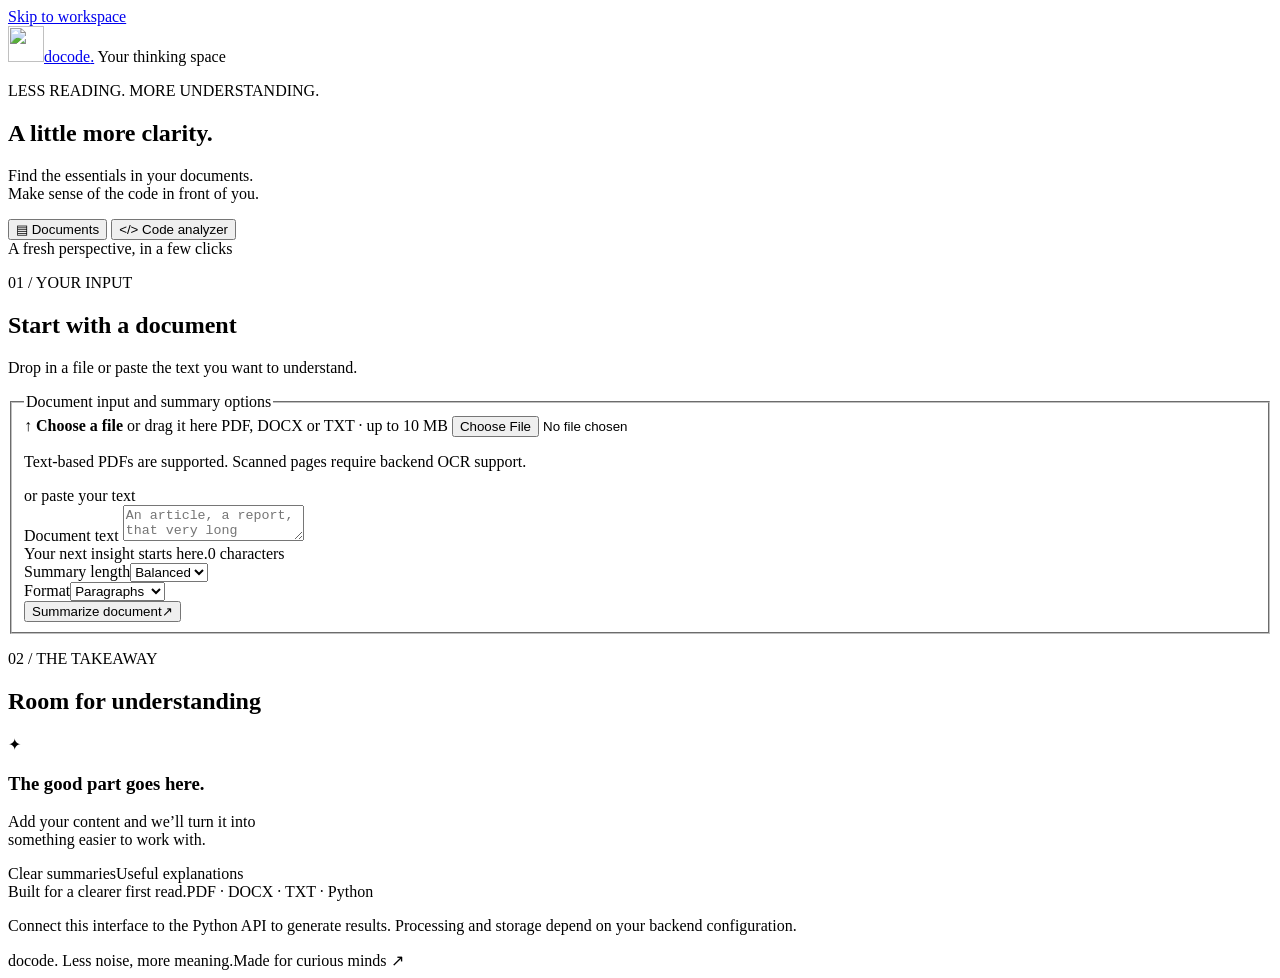
==== Frontend/index.html @ c974b443 "Add initial HTML structure for the application interface" ====
<!DOCTYPE html>
<html lang="en">
<head>
  <meta charset="UTF-8">
  <meta name="viewport" content="width=device-width, initial-scale=1">
  <meta name="description" content="A focused workspace for summarizing documents and understanding Python code.">
  <title>Docode — A little more clarity</title>
  <link rel="icon" href="assets/logo.svg" type="image/svg+xml">
  <link rel="stylesheet" href="css/styles.css">
  <script src="js/api.js" defer></script>
  <script src="js/results.js" defer></script>
  <script src="js/app.js" defer></script>
</head>
<body>
  <a class="skip-link" href="#workspace">Skip to workspace</a>
  <div class="shell">
    <header class="header">
      <a class="brand" href="./index.html" aria-label="Docode home"><img src="assets/logo.svg" alt="" width="36" height="36">docode<span class="brand-dot">.</span></a>
      <span class="header-note"><span class="status-dot"></span>Your thinking space</span>
    </header>
    <main>
      <section class="intro" aria-labelledby="page-title">
        <p class="eyebrow">LESS READING. MORE UNDERSTANDING.</p>
        <h1 id="page-title">A little more <span>clarity.</span></h1>
        <p class="intro-copy">Find the essentials in your documents.<br>Make sense of the code in front of you.</p>
      </section>
      <section id="workspace" class="workspace" aria-label="Analysis workspace">
        <div class="workspace-bar">
          <div class="tabs" role="tablist" aria-label="Choose a tool">
            <button id="document-tab" class="tab" type="button" role="tab" aria-selected="true" aria-controls="document-panel" data-mode="document"><span aria-hidden="true">▤</span> Documents</button>
            <button id="code-tab" class="tab" type="button" role="tab" aria-selected="false" aria-controls="code-panel" tabindex="-1" data-mode="code"><span class="code-symbol" aria-hidden="true">&lt;/&gt;</span> Code analyzer</button>
          </div>
          <span class="workspace-note">A fresh perspective, in a few clicks</span>
        </div>
        <div class="workspace-grid">
          <div class="input-column">
            <section id="document-panel" role="tabpanel" aria-labelledby="document-tab">
              <div class="section-heading"><div><p class="eyebrow">01 / YOUR INPUT</p><h2>Start with a document</h2></div></div>
              <p class="section-description">Drop in a file or paste the text you want to understand.</p>
              <form id="document-form">
                <fieldset id="document-fields">
                  <legend class="sr-only">Document input and summary options</legend>
                  <label class="drop-zone" id="drop-zone" for="document-file">
                    <span class="upload-icon" aria-hidden="true">↑</span>
                    <span><strong>Choose a file</strong> or drag it here</span>
                    <span class="muted small">PDF, DOCX or TXT · up to 10 MB</span>
                    <input id="document-file" type="file" accept=".pdf,.docx,.txt" aria-describedby="file-help">
                  </label>
                  <p id="file-help" class="sr-only">Text-based PDFs are supported. Scanned pages require backend OCR support.</p>
                  <div id="selected-file" class="selected-file" hidden><span id="file-name"></span><button id="remove-file" type="button" class="text-button">Remove</button></div>
                  <div class="separator"><span>or paste your text</span></div>
                  <label for="document-text" class="sr-only">Document text</label>
                  <textarea id="document-text" maxlength="200000" placeholder="An article, a report, that very long meeting recap…" spellcheck="true"></textarea>
                  <div class="input-meta"><span id="document-input-hint">Your next insight starts here.</span><span id="document-count">0 characters</span></div>
                  <div class="options">
                    <div><label for="summary-length">Summary length</label><select id="summary-length"><option value="brief">Brief</option><option value="standard" selected>Balanced</option><option value="detailed">Detailed</option></select></div>
                    <div><label for="summary-style">Format</label><select id="summary-style"><option value="paragraph">Paragraphs</option><option value="bullet_points">Bullet points</option></select></div>
                  </div>
                  <button class="primary-button" type="submit"><span>Summarize document</span><span aria-hidden="true">↗</span></button>
                </fieldset>
              </form>
            </section>
            <section id="code-panel" role="tabpanel" aria-labelledby="code-tab" hidden>
              <div class="section-heading"><div><p class="eyebrow">01 / YOUR INPUT</p><h2>Get to know your code</h2></div><span class="pill">Python</span></div>
              <p class="section-description">Understand the logic, spot concerns, and find a way forward.</p>
              <form id="code-form">
                <fieldset id="code-fields">
                  <legend class="sr-only">Python source and analysis options</legend>
                  <div class="code-toolbar"><label for="code-text">Source code</label><label class="file-button">Open .py file<input id="code-file" type="file" accept=".py" aria-label="Open a Python file"></label></div>
                  <textarea id="code-text" class="code-editor" maxlength="200000" spellcheck="false" autocapitalize="off" autocomplete="off" placeholder="def average(values):&#10;    return sum(values) / len(values)"></textarea>
                  <div class="input-meta"><span>Analyzed as text; never executed by this interface.</span><span id="code-count">0 characters</span></div>
                  <label for="code-context">What should it do? <span class="optional">Optional</span></label>
                  <input id="code-context" class="text-input" type="text" maxlength="2000" placeholder="e.g. Calculate the average of a list of numbers">
                  <div class="options single"><div><label for="explanation-level">Explanation level</label><select id="explanation-level"><option value="beginner">Beginner-friendly</option><option value="technical">Technical</option></select></div></div>
                  <button class="primary-button" type="submit"><span>Analyze code</span><span aria-hidden="true">↗</span></button>
                </fieldset>
              </form>
            </section>
          </div>
          <section class="output-column" aria-labelledby="result-title" aria-busy="false" id="result-panel">
            <div class="section-heading"><div><p class="eyebrow">02 / THE TAKEAWAY</p><h2 id="result-title">Room for understanding</h2></div><span id="result-badge" class="pill" hidden>Ready</span></div>
            <div id="empty-state" class="empty-state"><div class="empty-art" aria-hidden="true"><span class="paper paper-back"></span><span class="paper paper-front"><i></i><i></i><i></i><span>✦</span></span></div><h3>The good part goes here.</h3><p>Add your content and we’ll turn it into<br>something easier to work with.</p><div class="empty-tags"><span>Clear summaries</span><span>Useful explanations</span></div></div>
            <div id="loading-state" class="loading-state" hidden><span class="spinner" aria-hidden="true"></span><h3>Making sense of it…</h3><p>Longer inputs may take a little more time.</p><button type="button" id="cancel-request" class="secondary-button">Cancel request</button></div>
            <div id="error-state" class="error-state" role="alert" hidden></div>
            <div id="result-content" class="result-content" hidden></div>
            <div id="result-actions" class="result-actions" hidden><button type="button" id="copy-result" class="secondary-button">Copy result</button><button type="button" id="download-result" class="secondary-button">Download .txt</button></div>
            <p id="result-note" class="result-note" hidden>AI can miss details. Check important points against your source.</p>
          </section>
        </div>
        <div class="workspace-footer"><span>Built for a clearer first read.</span><span>PDF · DOCX · TXT · Python</span></div>
      </section>
      <p class="connection-note">Connect this interface to the Python API to generate results. Processing and storage depend on your backend configuration.</p>
      <p id="app-status" class="sr-only" role="status" aria-live="polite"></p>
    </main>
    <footer class="footer"><span>docode. <span class="muted">Less noise, more meaning.</span></span><span>Made for curious minds <span aria-hidden="true">↗</span></span></footer>
  </div>
</body>
</html>
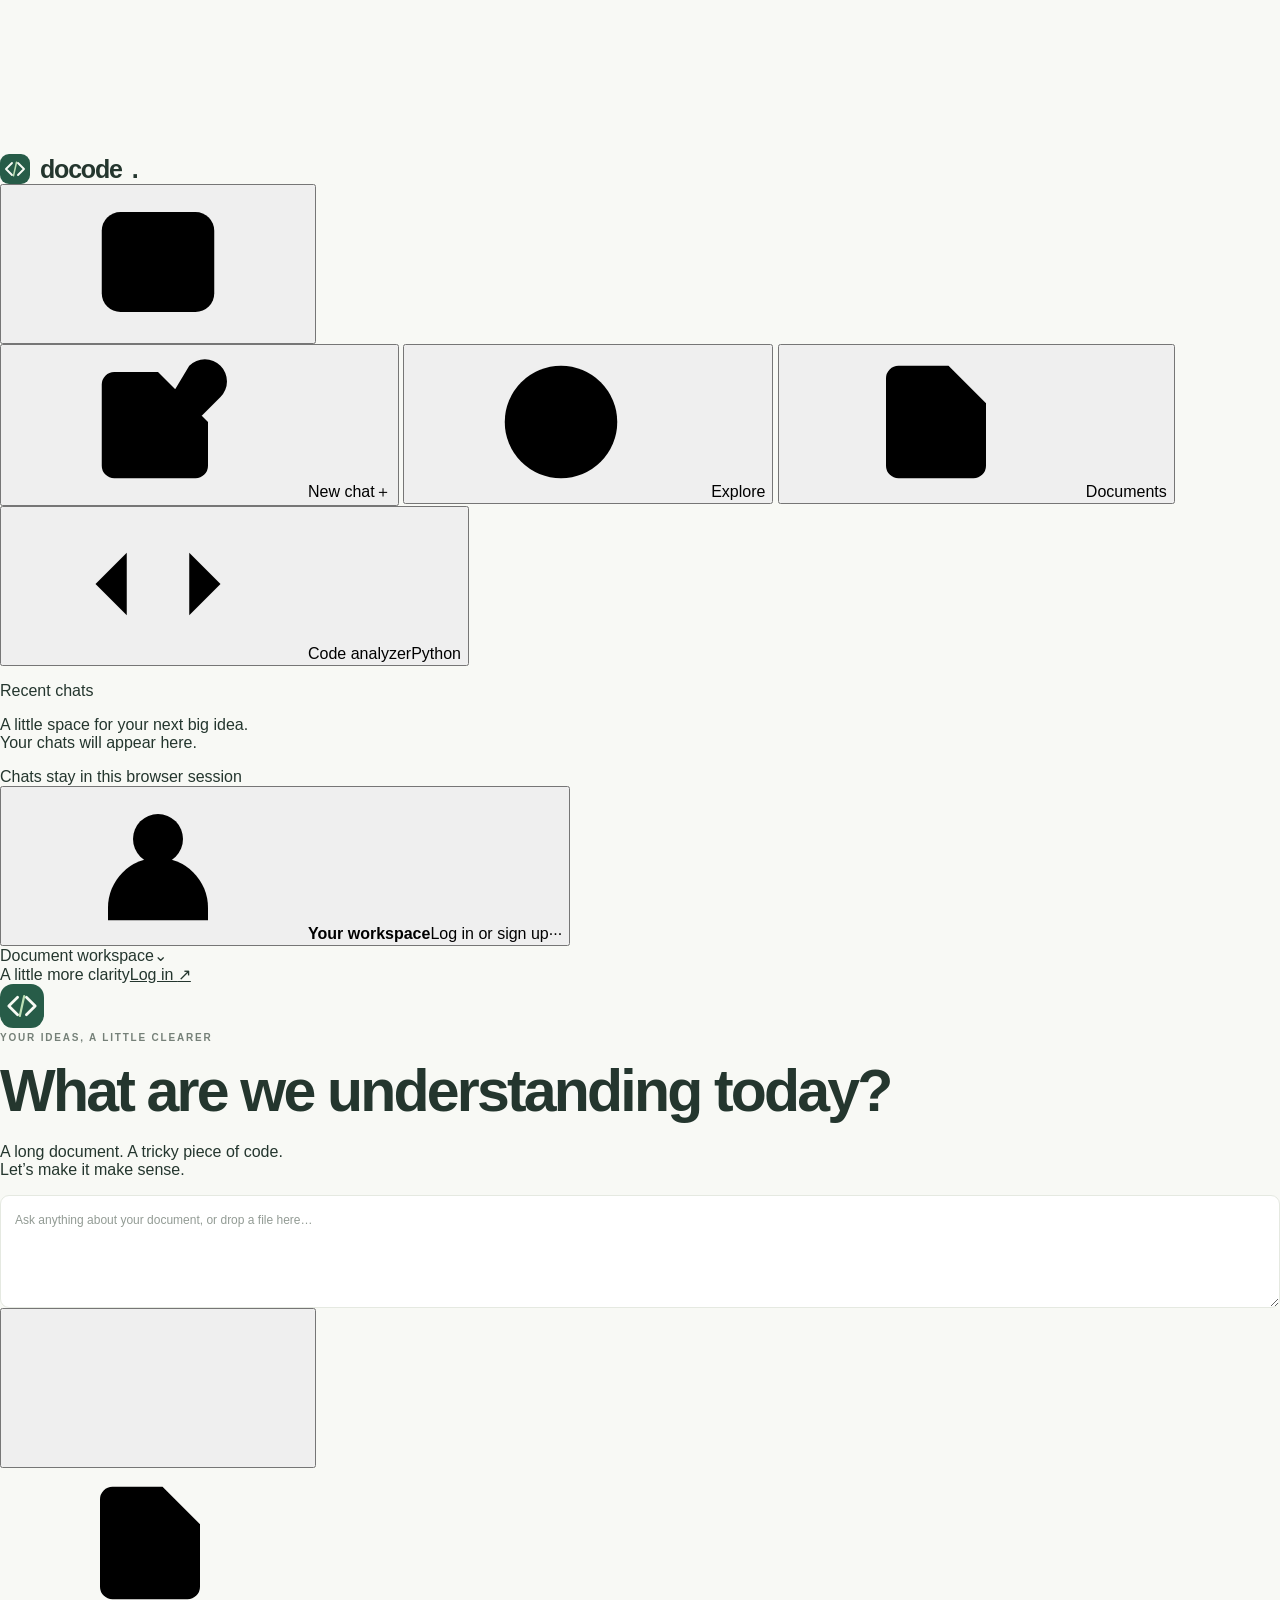
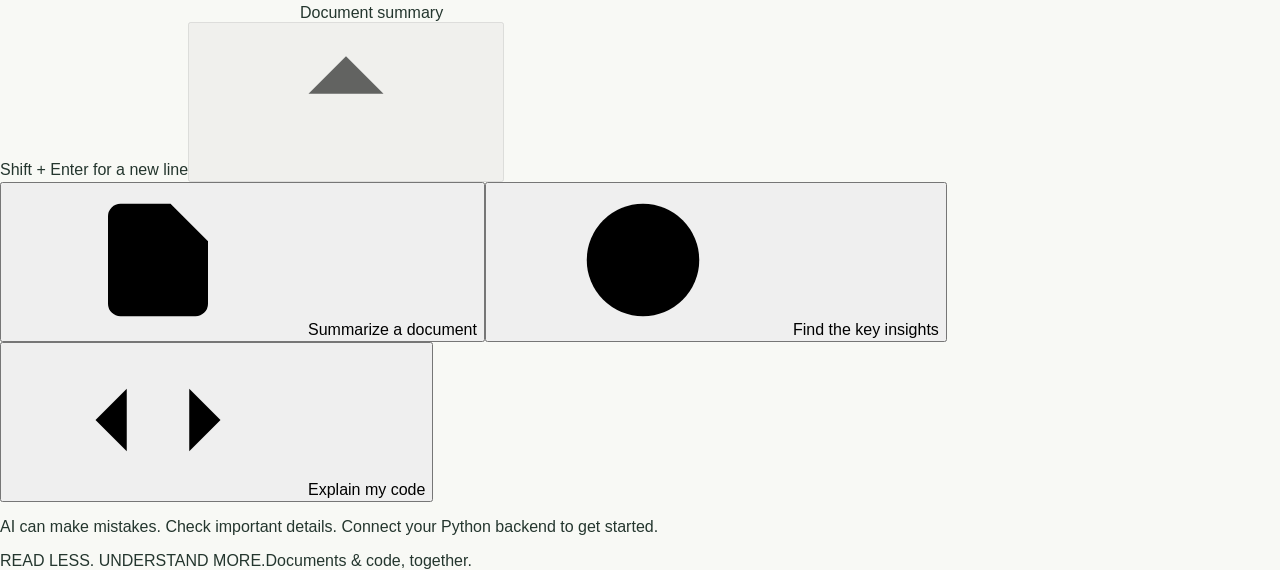
==== commit b7dcff52: "Refactor index.html to improve structure" ====
--- a/Frontend/index.html
+++ b/Frontend/index.html
@@ -1,98 +1,72 @@
 <!DOCTYPE html>
 <html lang="en">
 <head>
-  <meta charset="UTF-8">
-  <meta name="viewport" content="width=device-width, initial-scale=1">
-  <meta name="description" content="A focused workspace for summarizing documents and understanding Python code.">
-  <title>Docode — A little more clarity</title>
-  <link rel="icon" href="assets/logo.svg" type="image/svg+xml">
-  <link rel="stylesheet" href="css/styles.css">
-  <script src="js/api.js" defer></script>
-  <script src="js/results.js" defer></script>
-  <script src="js/app.js" defer></script>
+  <meta charset="UTF-8"><meta name="viewport" content="width=device-width, initial-scale=1"><meta name="color-scheme" content="light dark">
+  <meta name="description" content="Your workspace for understanding documents and Python code."><title>Docode — Your clarity workspace</title>
+  <link rel="icon" href="assets/logo.svg" type="image/svg+xml"><link rel="stylesheet" href="css/styles.css">
+  <script src="js/theme.js"></script><script src="js/api.js" defer></script><script src="js/results.js" defer></script><script src="js/app.js" defer></script>
 </head>
 <body>
-  <a class="skip-link" href="#workspace">Skip to workspace</a>
-  <div class="shell">
-    <header class="header">
-      <a class="brand" href="./index.html" aria-label="Docode home"><img src="assets/logo.svg" alt="" width="36" height="36">docode<span class="brand-dot">.</span></a>
-      <span class="header-note"><span class="status-dot"></span>Your thinking space</span>
-    </header>
-    <main>
-      <section class="intro" aria-labelledby="page-title">
-        <p class="eyebrow">LESS READING. MORE UNDERSTANDING.</p>
-        <h1 id="page-title">A little more <span>clarity.</span></h1>
-        <p class="intro-copy">Find the essentials in your documents.<br>Make sense of the code in front of you.</p>
-      </section>
-      <section id="workspace" class="workspace" aria-label="Analysis workspace">
-        <div class="workspace-bar">
-          <div class="tabs" role="tablist" aria-label="Choose a tool">
-            <button id="document-tab" class="tab" type="button" role="tab" aria-selected="true" aria-controls="document-panel" data-mode="document"><span aria-hidden="true">▤</span> Documents</button>
-            <button id="code-tab" class="tab" type="button" role="tab" aria-selected="false" aria-controls="code-panel" tabindex="-1" data-mode="code"><span class="code-symbol" aria-hidden="true">&lt;/&gt;</span> Code analyzer</button>
-          </div>
-          <span class="workspace-note">A fresh perspective, in a few clicks</span>
-        </div>
-        <div class="workspace-grid">
-          <div class="input-column">
-            <section id="document-panel" role="tabpanel" aria-labelledby="document-tab">
-              <div class="section-heading"><div><p class="eyebrow">01 / YOUR INPUT</p><h2>Start with a document</h2></div></div>
-              <p class="section-description">Drop in a file or paste the text you want to understand.</p>
-              <form id="document-form">
-                <fieldset id="document-fields">
-                  <legend class="sr-only">Document input and summary options</legend>
-                  <label class="drop-zone" id="drop-zone" for="document-file">
-                    <span class="upload-icon" aria-hidden="true">↑</span>
-                    <span><strong>Choose a file</strong> or drag it here</span>
-                    <span class="muted small">PDF, DOCX or TXT · up to 10 MB</span>
-                    <input id="document-file" type="file" accept=".pdf,.docx,.txt" aria-describedby="file-help">
-                  </label>
-                  <p id="file-help" class="sr-only">Text-based PDFs are supported. Scanned pages require backend OCR support.</p>
-                  <div id="selected-file" class="selected-file" hidden><span id="file-name"></span><button id="remove-file" type="button" class="text-button">Remove</button></div>
-                  <div class="separator"><span>or paste your text</span></div>
-                  <label for="document-text" class="sr-only">Document text</label>
-                  <textarea id="document-text" maxlength="200000" placeholder="An article, a report, that very long meeting recap…" spellcheck="true"></textarea>
-                  <div class="input-meta"><span id="document-input-hint">Your next insight starts here.</span><span id="document-count">0 characters</span></div>
-                  <div class="options">
-                    <div><label for="summary-length">Summary length</label><select id="summary-length"><option value="brief">Brief</option><option value="standard" selected>Balanced</option><option value="detailed">Detailed</option></select></div>
-                    <div><label for="summary-style">Format</label><select id="summary-style"><option value="paragraph">Paragraphs</option><option value="bullet_points">Bullet points</option></select></div>
-                  </div>
-                  <button class="primary-button" type="submit"><span>Summarize document</span><span aria-hidden="true">↗</span></button>
-                </fieldset>
-              </form>
-            </section>
-            <section id="code-panel" role="tabpanel" aria-labelledby="code-tab" hidden>
-              <div class="section-heading"><div><p class="eyebrow">01 / YOUR INPUT</p><h2>Get to know your code</h2></div><span class="pill">Python</span></div>
-              <p class="section-description">Understand the logic, spot concerns, and find a way forward.</p>
-              <form id="code-form">
-                <fieldset id="code-fields">
-                  <legend class="sr-only">Python source and analysis options</legend>
-                  <div class="code-toolbar"><label for="code-text">Source code</label><label class="file-button">Open .py file<input id="code-file" type="file" accept=".py" aria-label="Open a Python file"></label></div>
-                  <textarea id="code-text" class="code-editor" maxlength="200000" spellcheck="false" autocapitalize="off" autocomplete="off" placeholder="def average(values):&#10;    return sum(values) / len(values)"></textarea>
-                  <div class="input-meta"><span>Analyzed as text; never executed by this interface.</span><span id="code-count">0 characters</span></div>
-                  <label for="code-context">What should it do? <span class="optional">Optional</span></label>
-                  <input id="code-context" class="text-input" type="text" maxlength="2000" placeholder="e.g. Calculate the average of a list of numbers">
-                  <div class="options single"><div><label for="explanation-level">Explanation level</label><select id="explanation-level"><option value="beginner">Beginner-friendly</option><option value="technical">Technical</option></select></div></div>
-                  <button class="primary-button" type="submit"><span>Analyze code</span><span aria-hidden="true">↗</span></button>
-                </fieldset>
-              </form>
-            </section>
-          </div>
-          <section class="output-column" aria-labelledby="result-title" aria-busy="false" id="result-panel">
-            <div class="section-heading"><div><p class="eyebrow">02 / THE TAKEAWAY</p><h2 id="result-title">Room for understanding</h2></div><span id="result-badge" class="pill" hidden>Ready</span></div>
-            <div id="empty-state" class="empty-state"><div class="empty-art" aria-hidden="true"><span class="paper paper-back"></span><span class="paper paper-front"><i></i><i></i><i></i><span>✦</span></span></div><h3>The good part goes here.</h3><p>Add your content and we’ll turn it into<br>something easier to work with.</p><div class="empty-tags"><span>Clear summaries</span><span>Useful explanations</span></div></div>
-            <div id="loading-state" class="loading-state" hidden><span class="spinner" aria-hidden="true"></span><h3>Making sense of it…</h3><p>Longer inputs may take a little more time.</p><button type="button" id="cancel-request" class="secondary-button">Cancel request</button></div>
-            <div id="error-state" class="error-state" role="alert" hidden></div>
-            <div id="result-content" class="result-content" hidden></div>
-            <div id="result-actions" class="result-actions" hidden><button type="button" id="copy-result" class="secondary-button">Copy result</button><button type="button" id="download-result" class="secondary-button">Download .txt</button></div>
-            <p id="result-note" class="result-note" hidden>AI can miss details. Check important points against your source.</p>
-          </section>
-        </div>
-        <div class="workspace-footer"><span>Built for a clearer first read.</span><span>PDF · DOCX · TXT · Python</span></div>
-      </section>
-      <p class="connection-note">Connect this interface to the Python API to generate results. Processing and storage depend on your backend configuration.</p>
-      <p id="app-status" class="sr-only" role="status" aria-live="polite"></p>
-    </main>
-    <footer class="footer"><span>docode. <span class="muted">Less noise, more meaning.</span></span><span>Made for curious minds <span aria-hidden="true">↗</span></span></footer>
-  </div>
+  <svg class="icon-library" xmlns="http://www.w3.org/2000/svg" aria-hidden="true"><defs>
+    <symbol id="i-panel" viewBox="0 0 24 24"><rect x="3" y="4" width="18" height="16" rx="3"/><path d="M9 4v16"/></symbol>
+    <symbol id="i-new" viewBox="0 0 24 24"><path d="M12 4H5a2 2 0 0 0-2 2v13a2 2 0 0 0 2 2h13a2 2 0 0 0 2-2v-7M15 4l5 5M11 13l-1 4 4-1L22 8a2 2 0 0 0-5-5z"/></symbol>
+    <symbol id="i-compass" viewBox="0 0 24 24"><circle cx="12" cy="12" r="9"/><path d="m16 8-2.5 5.5L8 16l2.5-5.5z"/></symbol>
+    <symbol id="i-code" viewBox="0 0 24 24"><path d="m7 7-5 5 5 5m10-10 5 5-5 5m-4-14-2 18"/></symbol>
+    <symbol id="i-doc" viewBox="0 0 24 24"><path d="M14 3H6a2 2 0 0 0-2 2v14a2 2 0 0 0 2 2h12a2 2 0 0 0 2-2V9zM14 3v6h6M8 13h8m-8 4h5"/></symbol>
+    <symbol id="i-plus" viewBox="0 0 24 24"><path d="M12 5v14M5 12h14"/></symbol>
+    <symbol id="i-arrow" viewBox="0 0 24 24"><path d="M12 19V5m-6 6 6-6 6 6"/></symbol>
+    <symbol id="i-image" viewBox="0 0 24 24"><rect x="3" y="3" width="18" height="18" rx="3"/><circle cx="8" cy="8" r="1.5"/><path d="m21 15-6-6L3 21"/></symbol>
+    <symbol id="i-settings" viewBox="0 0 24 24"><path d="M4 7h16M4 17h16"/><circle cx="8" cy="7" r="3"/><circle cx="16" cy="17" r="3"/></symbol>
+    <symbol id="i-moon" viewBox="0 0 24 24"><path d="M21 13A9 9 0 0 1 11 3a9 9 0 1 0 10 10Z"/></symbol>
+    <symbol id="i-user" viewBox="0 0 24 24"><circle cx="12" cy="8" r="4"/><path d="M4 21v-2a8 8 0 0 1 16 0v2"/></symbol>
+    <symbol id="i-out" viewBox="0 0 24 24"><path d="M9 4H4v16h5m6-12 4 4-4 4m-6-4h12"/></symbol>
+    <symbol id="i-close" viewBox="0 0 24 24"><path d="m6 6 12 12M6 18 18 6"/></symbol>
+  </defs></svg>
+  <a class="skip-link" href="#prompt">Skip to message</a>
+  <button id="sidebar-overlay" class="sidebar-overlay" aria-label="Close sidebar" hidden></button>
+  <aside id="sidebar" class="sidebar" aria-label="Main navigation">
+    <div class="sidebar-heading"><a class="brand" href="index.html"><img src="assets/logo.svg" width="30" height="30" alt="">docode<span>.</span></a><button id="close-sidebar" class="icon-button" title="Collapse sidebar" aria-label="Collapse sidebar"><svg class="icon"><use href="#i-panel"/></svg></button></div>
+    <nav class="primary-nav" aria-label="Workspace">
+      <button id="new-chat" class="nav-button"><svg class="icon"><use href="#i-new"/></svg><span>New chat</span><span class="shortcut">＋</span></button>
+      <button id="explore-button" class="nav-button"><svg class="icon"><use href="#i-compass"/></svg><span>Explore</span></button>
+      <button id="document-mode" class="nav-button active" aria-pressed="true"><svg class="icon"><use href="#i-doc"/></svg><span>Documents</span></button>
+      <button id="code-mode" class="nav-button" aria-pressed="false"><svg class="icon"><use href="#i-code"/></svg><span>Code analyzer</span><span class="nav-tag">Python</span></button>
+    </nav>
+    <div class="recent-section"><p class="nav-label">Recent chats</p><div id="recent-chats" class="recent-chats"></div><p id="no-chats" class="no-chats">A little space for your next big idea.<br>Your chats will appear here.</p></div>
+    <div class="sidebar-bottom">
+      <div class="local-note"><span class="tiny-dot"></span>Chats stay in this browser session</div>
+      <div id="account-menu" class="account-menu" hidden>
+        <p id="account-email" class="menu-email">Your workspace</p>
+        <button id="settings-button" class="nav-button"><svg class="icon"><use href="#i-settings"/></svg>Settings</button>
+        <button id="appearance-button" class="nav-button"><svg class="icon"><use href="#i-moon"/></svg>Appearance<span id="theme-label" class="menu-trailing">Light</span></button>
+        <div class="menu-divider"></div>
+        <a id="login-link" class="nav-button" href="login.html"><svg class="icon"><use href="#i-user"/></svg>Log in / Sign up</a>
+        <button id="switch-account" class="nav-button" hidden><svg class="icon"><use href="#i-user"/></svg>Switch accounts</button>
+        <button id="logout-button" class="nav-button" hidden><svg class="icon"><use href="#i-out"/></svg>Log out</button>
+      </div>
+      <button id="account-button" class="account-button" aria-expanded="false" aria-controls="account-menu"><span id="avatar" class="avatar"><svg class="icon"><use href="#i-user"/></svg></span><span class="account-copy"><strong id="account-name">Your workspace</strong><span id="account-subtitle">Log in or sign up</span></span><span class="account-dots" aria-hidden="true">···</span></button>
+    </div>
+  </aside>
+  <main id="main" class="main">
+    <header class="topbar"><div class="topbar-left"><button id="open-sidebar" class="icon-button" aria-label="Open sidebar" aria-expanded="true" aria-controls="sidebar" hidden><svg class="icon"><use href="#i-panel"/></svg></button><span id="workspace-title">Document workspace</span><span class="topbar-chevron" aria-hidden="true">⌄</span></div><div class="topbar-right"><span class="private-label"><span class="tiny-dot"></span>A little more clarity</span><a id="top-login" class="login-link" href="login.html">Log in <span aria-hidden="true">↗</span></a></div></header>
+    <div id="chat-stage" class="chat-stage">
+      <section id="welcome" class="welcome"><div class="welcome-mark"><img src="assets/logo.svg" width="44" height="44" alt=""></div><p class="eyebrow">YOUR IDEAS, A LITTLE CLEARER</p><h1 id="welcome-title">What are we understanding today?</h1><p id="welcome-description">A long document. A tricky piece of code.<br>Let’s make it make sense.</p></section>
+      <section id="messages" class="messages" aria-label="Conversation" hidden></section>
+      <div id="composer-area" class="composer-area">
+        <form id="chat-form" class="composer">
+          <div id="attachments" class="attachments" aria-label="Attached files" hidden></div>
+          <label class="sr-only" for="prompt">Your message or instructions</label><textarea id="prompt" rows="2" maxlength="200000" placeholder="Ask anything about your document, or drop a file here…"></textarea>
+          <div class="composer-toolbar"><div class="composer-tools"><div class="attach-control"><button type="button" id="attach-button" class="icon-button" aria-label="Add files or photos" aria-expanded="false" aria-controls="attach-menu" title="Add files or photos"><svg class="icon"><use href="#i-plus"/></svg></button><div id="attach-menu" class="attach-menu" hidden><button type="button" id="attach-documents"><svg class="icon"><use href="#i-doc"/></svg>Upload documents<span>PDF, DOCX, TXT</span></button><button type="button" id="attach-photos"><svg class="icon"><use href="#i-image"/></svg>Upload photos<span>PNG, JPG, WEBP</span></button><button type="button" id="attach-code"><svg class="icon"><use href="#i-code"/></svg>Upload Python code<span>.py</span></button></div></div><span class="toolbar-divider"></span><span id="mode-chip" class="mode-chip"><svg class="icon"><use href="#i-doc"/></svg><span>Document summary</span></span></div><div class="send-tools"><span class="enter-hint">Shift + Enter for a new line</span><button id="send-button" type="submit" class="send-button" aria-label="Send message" disabled><svg class="icon"><use href="#i-arrow"/></svg></button><button id="stop-button" type="button" class="send-button stop-button" aria-label="Stop generating" hidden><span></span></button></div></div>
+        </form>
+        <input id="file-input" type="file" multiple hidden><p id="composer-error" class="composer-error" role="alert" hidden></p>
+        <div id="suggestions" class="suggestions"><button data-template="summary"><svg class="icon"><use href="#i-doc"/></svg>Summarize a document</button><button data-template="insights"><svg class="icon"><use href="#i-compass"/></svg>Find the key insights</button><button data-template="code"><svg class="icon"><use href="#i-code"/></svg>Explain my code</button></div>
+        <p class="composer-disclaimer">AI can make mistakes. Check important details.<span id="backend-note"> Connect your Python backend to get started.</span></p>
+      </div>
+    </div>
+    <footer id="welcome-footer" class="welcome-footer"><span>READ LESS. UNDERSTAND MORE.</span><span>Documents &amp; code, together.</span></footer>
+  </main>
+  <dialog id="explore-dialog" class="dialog"><div class="dialog-heading"><div><p class="eyebrow">A PLACE TO START</p><h2>Explore the possibilities</h2></div><button class="icon-button" data-close aria-label="Close explore"><svg class="icon"><use href="#i-close"/></svg></button></div><p class="muted">Pick a starting point. Add your content, and make it your own.</p><div class="explore-grid"><button data-template="summary"><span>01 / DOCUMENTS</span><strong>The big picture</strong><p>Turn a long read into a clear, useful summary.</p></button><button data-template="insights"><span>02 / INSIGHTS</span><strong>What matters most</strong><p>Find the main arguments, evidence, and takeaways.</p></button><button data-template="code"><span>03 / PYTHON</span><strong>Understand the logic</strong><p>Walk through your code, one step at a time.</p></button><button data-template="review"><span>04 / CODE REVIEW</span><strong>A second pair of eyes</strong><p>Look for edge cases and possible improvements.</p></button></div></dialog>
+  <dialog id="settings-dialog" class="dialog settings-dialog"><div class="dialog-heading"><h2>Settings</h2><button class="icon-button" data-close aria-label="Close settings"><svg class="icon"><use href="#i-close"/></svg></button></div><div class="setting-row"><div><strong>Appearance</strong><p>Make this space feel like yours.</p></div><select id="theme-select" aria-label="Appearance"><option value="light">Light</option><option value="dark">Dark</option><option value="system">System</option></select></div><div class="setting-row"><div><strong>Chat history</strong><p>Stored in this tab’s browser session. Files are not saved.</p></div><button id="clear-history" class="secondary-button">Clear chats</button></div><div id="clear-confirm" class="clear-confirm" hidden><p>Delete all chats in this session? This cannot be undone.</p><button id="confirm-clear" class="danger-button">Delete all chats</button><button id="cancel-clear" class="secondary-button">Keep chats</button></div><p class="settings-note">Accounts require the Python authentication API. Photo analysis requires a vision-capable backend. This frontend does not run uploaded code.</p></dialog>
+  <p id="app-status" class="sr-only" role="status" aria-live="polite"></p><div id="toast" class="toast" role="status" hidden></div>
 </body>
-</html>+</html>
--- a/Frontend/css/styles.css
+++ b/Frontend/css/styles.css
@@ -0,0 +1,108 @@
+:root{color-scheme:light;--bg:#f8f9f5;--surface:#fff;--ink:#24362e;--muted:#758078;--green:#275c48;--line:#e5e9e1;--soft:#f0f4eb;--radius:16px;font-family:Inter,ui-sans-serif,-apple-system,BlinkMacSystemFont,"Segoe UI",sans-serif;color:var(--ink);background:var(--bg);font-synthesis:none}
+*{box-sizing:border-box}
+body{margin:0}
+button,input,textarea,select{font:inherit}
+button,a,input,textarea,select{-webkit-tap-highlight-color:transparent}
+button{cursor:pointer}
+button:disabled{cursor:wait;opacity:.6}
+[hidden]{display:none!important}
+a{color:inherit}
+.shell{max-width:1240px;margin:auto;padding:0 48px}
+.header{height:100px;display:flex;align-items:center;justify-content:space-between;border-bottom:1px solid var(--line)}
+.brand{display:flex;align-items:center;gap:10px;text-decoration:none;font-size:25px;font-weight:750;letter-spacing:-1.2px}
+.brand-dot{color:var(--green);margin-left:-9px}
+.header-note{display:flex;align-items:center;gap:9px;font-size:12px;color:var(--muted)}
+.status-dot{width:6px;height:6px;border-radius:50%;background:#8ba57d}
+.intro{padding:61px 0 39px}
+.eyebrow{font-size:10px;letter-spacing:1.8px;font-weight:650;color:var(--muted);margin:0 0 15px}
+h1{font-size:clamp(38px,5vw,59px);font-weight:550;letter-spacing:-2.8px;line-height:1.12;margin:0 0 19px}
+h1 span{font-family:Georgia,serif;font-style:italic;font-weight:400;color:var(--green)}
+.intro-copy{color:var(--muted);font-size:15px;line-height:1.75;margin:0}
+.workspace{background:var(--surface);border:1px solid var(--line);border-radius:var(--radius);box-shadow:0 8px 35px #24362e04;overflow:hidden;scroll-margin-top:24px}
+.workspace-bar{min-height:73px;padding:15px 25px;display:flex;align-items:center;justify-content:space-between;gap:15px;border-bottom:1px solid var(--line)}
+.tabs{display:flex;padding:4px;background:#f2f4ef;border-radius:9px;gap:4px}
+.tab{border:0;border-radius:6px;padding:11px 16px;font-size:12px;font-weight:600;color:var(--muted);background:transparent;display:flex;gap:9px;align-items:center}
+.tab[aria-selected=true]{background:white;color:var(--green);box-shadow:0 1px 4px #0000000c}
+.code-symbol{font-family:monospace}
+.workspace-note{font-size:11px;color:var(--muted)}
+.workspace-grid{display:grid;grid-template-columns:1fr 1fr}
+.input-column,.output-column{padding:32px;min-width:0}
+.input-column{border-right:1px solid var(--line)}
+.output-column{background:linear-gradient(135deg,#fff,#fbfcf9);display:flex;flex-direction:column;min-height:565px}
+.section-heading{display:flex;align-items:center;justify-content:space-between;gap:12px}
+.section-heading .eyebrow{font-size:9px;margin-bottom:10px;letter-spacing:1.5px}
+h2{font-size:19px;font-weight:600;letter-spacing:-.45px;margin:0}
+.section-description{font-size:12px;color:var(--muted);line-height:1.7;margin:11px 0 24px}
+fieldset{padding:0;border:0;margin:0;min-width:0}
+.drop-zone{position:relative;display:flex;flex-direction:column;align-items:center;justify-content:center;gap:8px;padding:22px 15px;border:1px dashed #cad5c3;background:#fafbf8;border-radius:10px;font-size:12px;transition:background .15s,border-color .15s;cursor:pointer}
+.drop-zone:hover,.drop-zone.dragging{background:var(--soft);border-color:var(--green)}
+.drop-zone:focus-within,.file-button:focus-within{outline:2px solid var(--green);outline-offset:4px}
+.drop-zone input,.file-button input{position:absolute;inset:0;width:100%;height:100%;opacity:0;cursor:pointer}
+.upload-icon{background:#edf2e7;border:1px solid #e0e7d9;width:33px;height:33px;display:grid;place-items:center;border-radius:9px;font-size:21px;color:var(--green);margin-bottom:4px}
+.drop-zone strong{color:var(--green);font-weight:600}
+.small{font-size:10px}
+.muted{color:var(--muted)}
+.separator{display:flex;align-items:center;gap:12px;color:#939b94;font-size:10px;margin:18px 0}
+.separator:before,.separator:after{content:"";height:1px;background:var(--line);flex:1}
+textarea{resize:vertical;display:block;min-height:113px;width:100%;border:1px solid var(--line);border-radius:9px;padding:14px;font-size:12px;line-height:1.7;background:#fff;color:var(--ink)}
+textarea::placeholder,input::placeholder{color:#929b94}
+textarea:disabled{background:#f3f4f1}
+.input-meta{display:flex;justify-content:space-between;gap:12px;font-size:9px;line-height:1.5;color:var(--muted);margin:8px 0 20px}
+.input-meta span:last-child{white-space:nowrap}
+.options{display:grid;grid-template-columns:1fr 1fr;gap:13px;margin:0 0 22px}
+label:not(.drop-zone):not(.file-button):not(.sr-only){display:block;font-size:11px;font-weight:550;margin-bottom:8px}
+select,.text-input{width:100%;border:1px solid var(--line);border-radius:7px;background:white;padding:10px 12px;color:var(--ink);font-size:12px;min-height:38px}
+.primary-button{display:flex;align-items:center;justify-content:space-between;width:100%;padding:13px 17px;color:#fff;background:var(--green);border:1px solid var(--green);border-radius:8px;font-size:12px;font-weight:550;transition:background .15s}
+.primary-button:hover{background:#1e4938}
+.primary-button span:last-child{font-size:17px}
+.empty-state{flex:1;display:flex;flex-direction:column;align-items:center;justify-content:center;text-align:center;padding:42px 0 30px}
+.empty-art{position:relative;width:105px;height:100px;margin-bottom:23px}
+.paper{position:absolute;display:block;width:61px;height:77px;border:1px solid #d6dece;border-radius:7px;background:#f4f7ee;left:20px;top:7px}
+.paper-back{transform:rotate(-14deg);left:13px;top:12px;background:#edf2e6}
+.paper-front{transform:rotate(8deg);padding:20px 11px;background:#fbfcf8}
+.paper i{height:3px;display:block;background:#cad5bd;border-radius:3px;margin-bottom:7px}
+.paper i:nth-child(2){width:75%}
+.paper i:nth-child(3){width:85%}
+.paper span{position:absolute;right:-14px;bottom:-8px;background:var(--green);border:4px solid white;border-radius:50%;color:#dae7ce;width:35px;height:35px;display:grid;place-items:center;font-size:20px}
+h3{font-size:15px;font-weight:550;margin:0 0 10px}
+.empty-state p,.loading-state p{font-size:12px;color:var(--muted);line-height:1.8;margin:0}
+.empty-tags{display:flex;flex-wrap:wrap;justify-content:center;gap:7px;margin-top:22px}
+.empty-tags span,.pill{font-size:9px;border:1px solid var(--line);border-radius:20px;padding:6px 9px;color:var(--muted);background:white}
+.workspace-footer{border-top:1px solid var(--line);padding:13px 25px;display:flex;justify-content:space-between;gap:12px;color:var(--muted);font-size:10px}
+.connection-note{text-align:center;font-size:10px;color:var(--muted);line-height:1.8;margin:19px auto 0;max-width:690px}
+.footer{padding:35px 0 26px;display:flex;justify-content:space-between;gap:20px;font-size:11px;color:var(--muted)}
+.footer>span:first-child{color:var(--ink)}
+.footer .muted{margin-left:10px}
+.secondary-button{background:white;border:1px solid #dce3d6;border-radius:7px;padding:9px 12px;color:var(--green);font-size:11px}
+.secondary-button:hover{background:var(--soft)}
+.selected-file{display:flex;align-items:center;justify-content:space-between;gap:12px;margin-top:10px;font-size:11px;background:var(--soft);padding:10px;border-radius:6px}
+#file-name{overflow-wrap:anywhere}
+.text-button{background:none;border:0;color:var(--green);font-size:11px;text-decoration:underline}
+.code-toolbar{display:flex;justify-content:space-between;align-items:center;margin-bottom:8px}
+.code-toolbar label{margin:0!important}
+.file-button{position:relative;color:var(--green);font-size:11px;border:1px solid var(--line);padding:7px 9px;border-radius:6px}
+.code-editor{font-family:Consolas,"Liberation Mono",monospace;min-height:205px;background:#fafbf8;tab-size:4}
+.optional{font-weight:400;color:var(--muted);margin-left:5px}
+.options.single{margin-top:17px}
+.loading-state{text-align:center;margin:auto;padding:65px 0}
+.loading-state button{margin-top:20px}
+.spinner{display:block;width:30px;height:30px;margin:0 auto 20px;border:2px solid var(--line);border-top-color:var(--green);border-radius:50%;animation:spin 1s linear infinite}
+@keyframes spin{to{transform:rotate(360deg)}}
+.error-state{background:#fff5ef;border:1px solid #f0d6c5;border-radius:8px;padding:17px;font-size:13px;line-height:1.7;color:#844826;margin-top:24px;overflow-wrap:anywhere}
+.result-content{padding-top:24px;font-size:13px;line-height:1.8;overflow-wrap:anywhere}
+.result-content h3{margin-top:20px;color:var(--green)}
+.result-content h3:first-child{margin-top:0}
+.result-content p{white-space:pre-wrap;margin:0 0 16px}
+.result-content ul{padding-left:20px;margin:0 0 18px}
+.result-content li{margin-bottom:8px;white-space:pre-wrap}
+.result-content pre{white-space:pre-wrap;overflow-wrap:anywhere;font-family:Consolas,monospace;background:var(--soft);padding:14px;border-radius:8px;font-size:12px}
+.result-actions{display:flex;gap:8px;padding-top:22px;margin-top:auto}
+.result-note{font-size:10px;line-height:1.7;color:var(--muted);margin:16px 0 0}
+:focus-visible{outline:2px solid var(--green);outline-offset:3px}
+.sr-only{position:absolute;width:1px;height:1px;padding:0;margin:-1px;overflow:hidden;clip:rect(0,0,0,0);white-space:nowrap;border:0}
+.skip-link{position:absolute;left:16px;top:-60px;background:white;padding:12px;z-index:10;border:1px solid var(--green);border-radius:6px}
+.skip-link:focus{top:12px}
+@media(min-width:1400px){.intro{padding-top:75px}}
+@media(max-width:900px){.shell{padding:0 25px}.input-column,.output-column{padding:25px}.workspace-note{display:none}.intro{padding-top:45px}}
+@media(max-width:650px){.shell{padding:0 16px}.header{height:77px}.header-note{font-size:10px}.brand{font-size:23px}.intro{padding:38px 0 30px}h1{letter-spacing:-1.8px}.workspace-grid{grid-template-columns:1fr}.input-column{border-right:0;border-bottom:1px solid var(--line)}.output-column{min-height:355px}.workspace-bar{padding:13px 16px}.tabs{width:100%}.tab{flex:1;justify-content:center;padding:11px 9px}.workspace-footer{padding:13px 18px;font-size:9px}.footer{font-size:10px;flex-wrap:wrap;padding-top:27px}.input-meta{font-size:9px}.empty-state{padding:35px 0}.connection-note{font-size:10px}.intro-copy{font-size:14px}}
+@media(prefers-reduced-motion:reduce){*,*:before,*:after{animation:none!important;transition:none!important}}
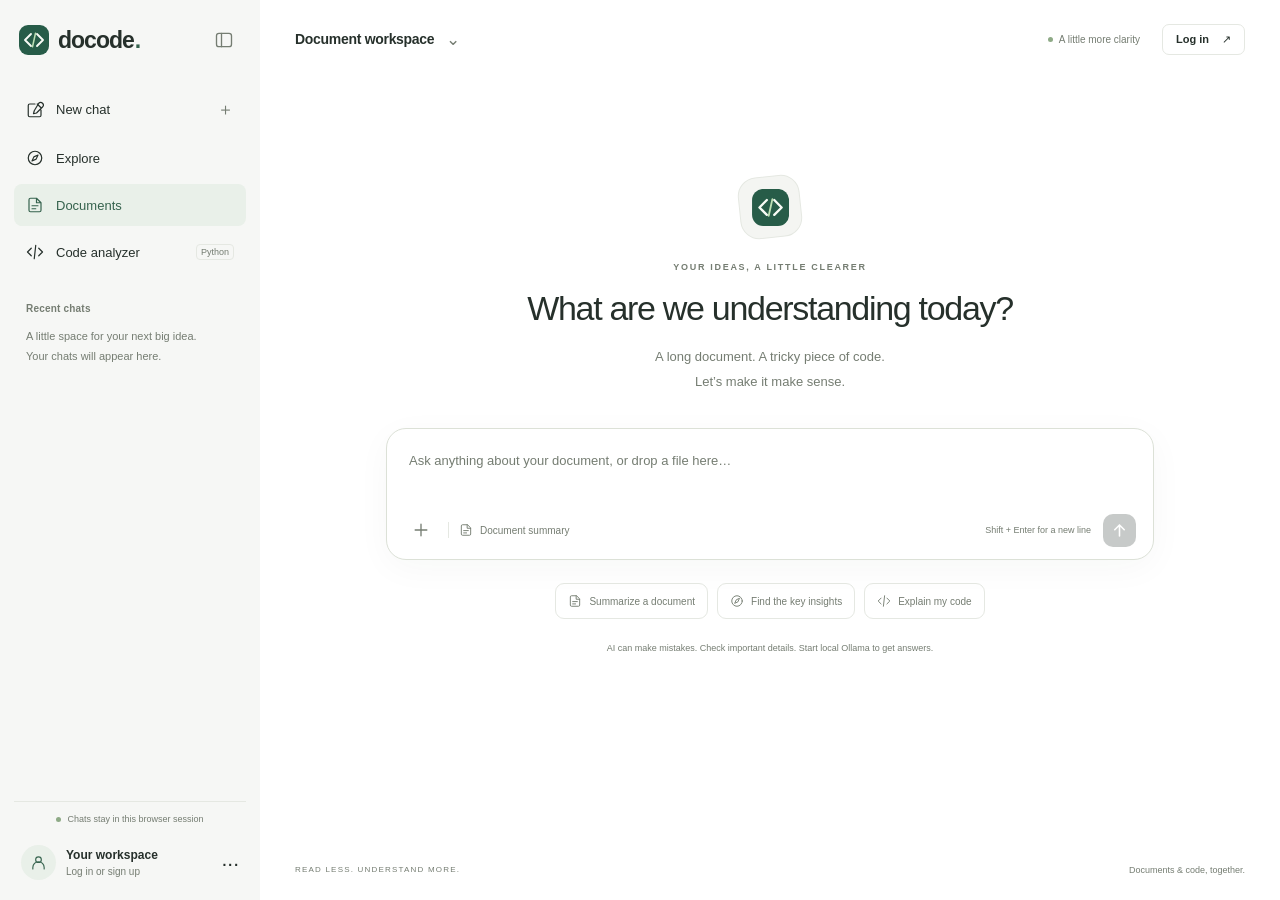
==== commit 38481644: "feat: update chat interface to support Markdown file uploads and enhance error handling for unsuppor" ====
--- a/Frontend/index.html
+++ b/Frontend/index.html
@@ -56,17 +56,17 @@
         <form id="chat-form" class="composer">
           <div id="attachments" class="attachments" aria-label="Attached files" hidden></div>
           <label class="sr-only" for="prompt">Your message or instructions</label><textarea id="prompt" rows="2" maxlength="200000" placeholder="Ask anything about your document, or drop a file here…"></textarea>
-          <div class="composer-toolbar"><div class="composer-tools"><div class="attach-control"><button type="button" id="attach-button" class="icon-button" aria-label="Add files or photos" aria-expanded="false" aria-controls="attach-menu" title="Add files or photos"><svg class="icon"><use href="#i-plus"/></svg></button><div id="attach-menu" class="attach-menu" hidden><button type="button" id="attach-documents"><svg class="icon"><use href="#i-doc"/></svg>Upload documents<span>PDF, DOCX, TXT</span></button><button type="button" id="attach-photos"><svg class="icon"><use href="#i-image"/></svg>Upload photos<span>PNG, JPG, WEBP</span></button><button type="button" id="attach-code"><svg class="icon"><use href="#i-code"/></svg>Upload Python code<span>.py</span></button></div></div><span class="toolbar-divider"></span><span id="mode-chip" class="mode-chip"><svg class="icon"><use href="#i-doc"/></svg><span>Document summary</span></span></div><div class="send-tools"><span class="enter-hint">Shift + Enter for a new line</span><button id="send-button" type="submit" class="send-button" aria-label="Send message" disabled><svg class="icon"><use href="#i-arrow"/></svg></button><button id="stop-button" type="button" class="send-button stop-button" aria-label="Stop generating" hidden><span></span></button></div></div>
+          <div class="composer-toolbar"><div class="composer-tools"><div class="attach-control"><button type="button" id="attach-button" class="icon-button" aria-label="Add files" aria-expanded="false" aria-controls="attach-menu" title="Add files"><svg class="icon"><use href="#i-plus"/></svg></button><div id="attach-menu" class="attach-menu" hidden><button type="button" id="attach-documents"><svg class="icon"><use href="#i-doc"/></svg>Upload documents<span>TXT, Markdown</span></button><button type="button" id="attach-photos" hidden disabled><svg class="icon"><use href="#i-image"/></svg>Upload photos<span>PNG, JPG, WEBP</span></button><button type="button" id="attach-code"><svg class="icon"><use href="#i-code"/></svg>Upload Python code<span>.py</span></button></div></div><span class="toolbar-divider"></span><span id="mode-chip" class="mode-chip"><svg class="icon"><use href="#i-doc"/></svg><span>Document summary</span></span></div><div class="send-tools"><span class="enter-hint">Shift + Enter for a new line</span><button id="send-button" type="submit" class="send-button" aria-label="Send message" disabled><svg class="icon"><use href="#i-arrow"/></svg></button><button id="stop-button" type="button" class="send-button stop-button" aria-label="Stop generating" hidden><span></span></button></div></div>
         </form>
         <input id="file-input" type="file" multiple hidden><p id="composer-error" class="composer-error" role="alert" hidden></p>
         <div id="suggestions" class="suggestions"><button data-template="summary"><svg class="icon"><use href="#i-doc"/></svg>Summarize a document</button><button data-template="insights"><svg class="icon"><use href="#i-compass"/></svg>Find the key insights</button><button data-template="code"><svg class="icon"><use href="#i-code"/></svg>Explain my code</button></div>
-        <p class="composer-disclaimer">AI can make mistakes. Check important details.<span id="backend-note"> Connect your Python backend to get started.</span></p>
+        <p class="composer-disclaimer">AI can make mistakes. Check important details.<span id="backend-note"> Start local Ollama to get answers.</span></p>
       </div>
     </div>
     <footer id="welcome-footer" class="welcome-footer"><span>READ LESS. UNDERSTAND MORE.</span><span>Documents &amp; code, together.</span></footer>
   </main>
   <dialog id="explore-dialog" class="dialog"><div class="dialog-heading"><div><p class="eyebrow">A PLACE TO START</p><h2>Explore the possibilities</h2></div><button class="icon-button" data-close aria-label="Close explore"><svg class="icon"><use href="#i-close"/></svg></button></div><p class="muted">Pick a starting point. Add your content, and make it your own.</p><div class="explore-grid"><button data-template="summary"><span>01 / DOCUMENTS</span><strong>The big picture</strong><p>Turn a long read into a clear, useful summary.</p></button><button data-template="insights"><span>02 / INSIGHTS</span><strong>What matters most</strong><p>Find the main arguments, evidence, and takeaways.</p></button><button data-template="code"><span>03 / PYTHON</span><strong>Understand the logic</strong><p>Walk through your code, one step at a time.</p></button><button data-template="review"><span>04 / CODE REVIEW</span><strong>A second pair of eyes</strong><p>Look for edge cases and possible improvements.</p></button></div></dialog>
-  <dialog id="settings-dialog" class="dialog settings-dialog"><div class="dialog-heading"><h2>Settings</h2><button class="icon-button" data-close aria-label="Close settings"><svg class="icon"><use href="#i-close"/></svg></button></div><div class="setting-row"><div><strong>Appearance</strong><p>Make this space feel like yours.</p></div><select id="theme-select" aria-label="Appearance"><option value="light">Light</option><option value="dark">Dark</option><option value="system">System</option></select></div><div class="setting-row"><div><strong>Chat history</strong><p>Stored in this tab’s browser session. Files are not saved.</p></div><button id="clear-history" class="secondary-button">Clear chats</button></div><div id="clear-confirm" class="clear-confirm" hidden><p>Delete all chats in this session? This cannot be undone.</p><button id="confirm-clear" class="danger-button">Delete all chats</button><button id="cancel-clear" class="secondary-button">Keep chats</button></div><p class="settings-note">Accounts require the Python authentication API. Photo analysis requires a vision-capable backend. This frontend does not run uploaded code.</p></dialog>
+  <dialog id="settings-dialog" class="dialog settings-dialog"><div class="dialog-heading"><h2>Settings</h2><button class="icon-button" data-close aria-label="Close settings"><svg class="icon"><use href="#i-close"/></svg></button></div><div class="setting-row"><div><strong>Appearance</strong><p>Make this space feel like yours.</p></div><select id="theme-select" aria-label="Appearance"><option value="light">Light</option><option value="dark">Dark</option><option value="system">System</option></select></div><div class="setting-row"><div><strong>Chat history</strong><p>Stored in this tab’s browser session. Files are not saved.</p></div><button id="clear-history" class="secondary-button">Clear chats</button></div><div id="clear-confirm" class="clear-confirm" hidden><p>Delete all chats in this session? This cannot be undone.</p><button id="confirm-clear" class="danger-button">Delete all chats</button><button id="cancel-clear" class="secondary-button">Keep chats</button></div><p class="settings-note">Accounts require the Python authentication API. Text sources are retained on the server for up to 24 hours. Clearing chats here removes browser history only. This frontend does not run uploaded code.</p></dialog>
   <p id="app-status" class="sr-only" role="status" aria-live="polite"></p><div id="toast" class="toast" role="status" hidden></div>
 </body>
 </html>
--- a/Frontend/css/styles.css
+++ b/Frontend/css/styles.css
@@ -1,108 +1,15 @@
-:root{color-scheme:light;--bg:#f8f9f5;--surface:#fff;--ink:#24362e;--muted:#758078;--green:#275c48;--line:#e5e9e1;--soft:#f0f4eb;--radius:16px;font-family:Inter,ui-sans-serif,-apple-system,BlinkMacSystemFont,"Segoe UI",sans-serif;color:var(--ink);background:var(--bg);font-synthesis:none}
-*{box-sizing:border-box}
-body{margin:0}
-button,input,textarea,select{font:inherit}
-button,a,input,textarea,select{-webkit-tap-highlight-color:transparent}
-button{cursor:pointer}
-button:disabled{cursor:wait;opacity:.6}
-[hidden]{display:none!important}
-a{color:inherit}
-.shell{max-width:1240px;margin:auto;padding:0 48px}
-.header{height:100px;display:flex;align-items:center;justify-content:space-between;border-bottom:1px solid var(--line)}
-.brand{display:flex;align-items:center;gap:10px;text-decoration:none;font-size:25px;font-weight:750;letter-spacing:-1.2px}
-.brand-dot{color:var(--green);margin-left:-9px}
-.header-note{display:flex;align-items:center;gap:9px;font-size:12px;color:var(--muted)}
-.status-dot{width:6px;height:6px;border-radius:50%;background:#8ba57d}
-.intro{padding:61px 0 39px}
-.eyebrow{font-size:10px;letter-spacing:1.8px;font-weight:650;color:var(--muted);margin:0 0 15px}
-h1{font-size:clamp(38px,5vw,59px);font-weight:550;letter-spacing:-2.8px;line-height:1.12;margin:0 0 19px}
-h1 span{font-family:Georgia,serif;font-style:italic;font-weight:400;color:var(--green)}
-.intro-copy{color:var(--muted);font-size:15px;line-height:1.75;margin:0}
-.workspace{background:var(--surface);border:1px solid var(--line);border-radius:var(--radius);box-shadow:0 8px 35px #24362e04;overflow:hidden;scroll-margin-top:24px}
-.workspace-bar{min-height:73px;padding:15px 25px;display:flex;align-items:center;justify-content:space-between;gap:15px;border-bottom:1px solid var(--line)}
-.tabs{display:flex;padding:4px;background:#f2f4ef;border-radius:9px;gap:4px}
-.tab{border:0;border-radius:6px;padding:11px 16px;font-size:12px;font-weight:600;color:var(--muted);background:transparent;display:flex;gap:9px;align-items:center}
-.tab[aria-selected=true]{background:white;color:var(--green);box-shadow:0 1px 4px #0000000c}
-.code-symbol{font-family:monospace}
-.workspace-note{font-size:11px;color:var(--muted)}
-.workspace-grid{display:grid;grid-template-columns:1fr 1fr}
-.input-column,.output-column{padding:32px;min-width:0}
-.input-column{border-right:1px solid var(--line)}
-.output-column{background:linear-gradient(135deg,#fff,#fbfcf9);display:flex;flex-direction:column;min-height:565px}
-.section-heading{display:flex;align-items:center;justify-content:space-between;gap:12px}
-.section-heading .eyebrow{font-size:9px;margin-bottom:10px;letter-spacing:1.5px}
-h2{font-size:19px;font-weight:600;letter-spacing:-.45px;margin:0}
-.section-description{font-size:12px;color:var(--muted);line-height:1.7;margin:11px 0 24px}
-fieldset{padding:0;border:0;margin:0;min-width:0}
-.drop-zone{position:relative;display:flex;flex-direction:column;align-items:center;justify-content:center;gap:8px;padding:22px 15px;border:1px dashed #cad5c3;background:#fafbf8;border-radius:10px;font-size:12px;transition:background .15s,border-color .15s;cursor:pointer}
-.drop-zone:hover,.drop-zone.dragging{background:var(--soft);border-color:var(--green)}
-.drop-zone:focus-within,.file-button:focus-within{outline:2px solid var(--green);outline-offset:4px}
-.drop-zone input,.file-button input{position:absolute;inset:0;width:100%;height:100%;opacity:0;cursor:pointer}
-.upload-icon{background:#edf2e7;border:1px solid #e0e7d9;width:33px;height:33px;display:grid;place-items:center;border-radius:9px;font-size:21px;color:var(--green);margin-bottom:4px}
-.drop-zone strong{color:var(--green);font-weight:600}
-.small{font-size:10px}
-.muted{color:var(--muted)}
-.separator{display:flex;align-items:center;gap:12px;color:#939b94;font-size:10px;margin:18px 0}
-.separator:before,.separator:after{content:"";height:1px;background:var(--line);flex:1}
-textarea{resize:vertical;display:block;min-height:113px;width:100%;border:1px solid var(--line);border-radius:9px;padding:14px;font-size:12px;line-height:1.7;background:#fff;color:var(--ink)}
-textarea::placeholder,input::placeholder{color:#929b94}
-textarea:disabled{background:#f3f4f1}
-.input-meta{display:flex;justify-content:space-between;gap:12px;font-size:9px;line-height:1.5;color:var(--muted);margin:8px 0 20px}
-.input-meta span:last-child{white-space:nowrap}
-.options{display:grid;grid-template-columns:1fr 1fr;gap:13px;margin:0 0 22px}
-label:not(.drop-zone):not(.file-button):not(.sr-only){display:block;font-size:11px;font-weight:550;margin-bottom:8px}
-select,.text-input{width:100%;border:1px solid var(--line);border-radius:7px;background:white;padding:10px 12px;color:var(--ink);font-size:12px;min-height:38px}
-.primary-button{display:flex;align-items:center;justify-content:space-between;width:100%;padding:13px 17px;color:#fff;background:var(--green);border:1px solid var(--green);border-radius:8px;font-size:12px;font-weight:550;transition:background .15s}
-.primary-button:hover{background:#1e4938}
-.primary-button span:last-child{font-size:17px}
-.empty-state{flex:1;display:flex;flex-direction:column;align-items:center;justify-content:center;text-align:center;padding:42px 0 30px}
-.empty-art{position:relative;width:105px;height:100px;margin-bottom:23px}
-.paper{position:absolute;display:block;width:61px;height:77px;border:1px solid #d6dece;border-radius:7px;background:#f4f7ee;left:20px;top:7px}
-.paper-back{transform:rotate(-14deg);left:13px;top:12px;background:#edf2e6}
-.paper-front{transform:rotate(8deg);padding:20px 11px;background:#fbfcf8}
-.paper i{height:3px;display:block;background:#cad5bd;border-radius:3px;margin-bottom:7px}
-.paper i:nth-child(2){width:75%}
-.paper i:nth-child(3){width:85%}
-.paper span{position:absolute;right:-14px;bottom:-8px;background:var(--green);border:4px solid white;border-radius:50%;color:#dae7ce;width:35px;height:35px;display:grid;place-items:center;font-size:20px}
-h3{font-size:15px;font-weight:550;margin:0 0 10px}
-.empty-state p,.loading-state p{font-size:12px;color:var(--muted);line-height:1.8;margin:0}
-.empty-tags{display:flex;flex-wrap:wrap;justify-content:center;gap:7px;margin-top:22px}
-.empty-tags span,.pill{font-size:9px;border:1px solid var(--line);border-radius:20px;padding:6px 9px;color:var(--muted);background:white}
-.workspace-footer{border-top:1px solid var(--line);padding:13px 25px;display:flex;justify-content:space-between;gap:12px;color:var(--muted);font-size:10px}
-.connection-note{text-align:center;font-size:10px;color:var(--muted);line-height:1.8;margin:19px auto 0;max-width:690px}
-.footer{padding:35px 0 26px;display:flex;justify-content:space-between;gap:20px;font-size:11px;color:var(--muted)}
-.footer>span:first-child{color:var(--ink)}
-.footer .muted{margin-left:10px}
-.secondary-button{background:white;border:1px solid #dce3d6;border-radius:7px;padding:9px 12px;color:var(--green);font-size:11px}
-.secondary-button:hover{background:var(--soft)}
-.selected-file{display:flex;align-items:center;justify-content:space-between;gap:12px;margin-top:10px;font-size:11px;background:var(--soft);padding:10px;border-radius:6px}
-#file-name{overflow-wrap:anywhere}
-.text-button{background:none;border:0;color:var(--green);font-size:11px;text-decoration:underline}
-.code-toolbar{display:flex;justify-content:space-between;align-items:center;margin-bottom:8px}
-.code-toolbar label{margin:0!important}
-.file-button{position:relative;color:var(--green);font-size:11px;border:1px solid var(--line);padding:7px 9px;border-radius:6px}
-.code-editor{font-family:Consolas,"Liberation Mono",monospace;min-height:205px;background:#fafbf8;tab-size:4}
-.optional{font-weight:400;color:var(--muted);margin-left:5px}
-.options.single{margin-top:17px}
-.loading-state{text-align:center;margin:auto;padding:65px 0}
-.loading-state button{margin-top:20px}
-.spinner{display:block;width:30px;height:30px;margin:0 auto 20px;border:2px solid var(--line);border-top-color:var(--green);border-radius:50%;animation:spin 1s linear infinite}
-@keyframes spin{to{transform:rotate(360deg)}}
-.error-state{background:#fff5ef;border:1px solid #f0d6c5;border-radius:8px;padding:17px;font-size:13px;line-height:1.7;color:#844826;margin-top:24px;overflow-wrap:anywhere}
-.result-content{padding-top:24px;font-size:13px;line-height:1.8;overflow-wrap:anywhere}
-.result-content h3{margin-top:20px;color:var(--green)}
-.result-content h3:first-child{margin-top:0}
-.result-content p{white-space:pre-wrap;margin:0 0 16px}
-.result-content ul{padding-left:20px;margin:0 0 18px}
-.result-content li{margin-bottom:8px;white-space:pre-wrap}
-.result-content pre{white-space:pre-wrap;overflow-wrap:anywhere;font-family:Consolas,monospace;background:var(--soft);padding:14px;border-radius:8px;font-size:12px}
-.result-actions{display:flex;gap:8px;padding-top:22px;margin-top:auto}
-.result-note{font-size:10px;line-height:1.7;color:var(--muted);margin:16px 0 0}
-:focus-visible{outline:2px solid var(--green);outline-offset:3px}
-.sr-only{position:absolute;width:1px;height:1px;padding:0;margin:-1px;overflow:hidden;clip:rect(0,0,0,0);white-space:nowrap;border:0}
-.skip-link{position:absolute;left:16px;top:-60px;background:white;padding:12px;z-index:10;border:1px solid var(--green);border-radius:6px}
-.skip-link:focus{top:12px}
-@media(min-width:1400px){.intro{padding-top:75px}}
-@media(max-width:900px){.shell{padding:0 25px}.input-column,.output-column{padding:25px}.workspace-note{display:none}.intro{padding-top:45px}}
-@media(max-width:650px){.shell{padding:0 16px}.header{height:77px}.header-note{font-size:10px}.brand{font-size:23px}.intro{padding:38px 0 30px}h1{letter-spacing:-1.8px}.workspace-grid{grid-template-columns:1fr}.input-column{border-right:0;border-bottom:1px solid var(--line)}.output-column{min-height:355px}.workspace-bar{padding:13px 16px}.tabs{width:100%}.tab{flex:1;justify-content:center;padding:11px 9px}.workspace-footer{padding:13px 18px;font-size:9px}.footer{font-size:10px;flex-wrap:wrap;padding-top:27px}.input-meta{font-size:9px}.empty-state{padding:35px 0}.connection-note{font-size:10px}.intro-copy{font-size:14px}}
+:root{color-scheme:light;--bg:#fff;--sidebar:#f6f7f5;--surface:#fff;--hover:#eaece8;--soft:#f4f5f2;--ink:#26302b;--muted:#757d72;--line:#e5e8e2;--accent:#35624d;--accent-soft:#e9f0e9;--shadow:0 8px 35px #172c1a09;--error:#a34b35;font-family:Inter,-apple-system,BlinkMacSystemFont,"Segoe UI",sans-serif;font-synthesis:none}
+:root[data-theme=dark]{color-scheme:dark;--bg:#202320;--sidebar:#191c19;--surface:#272b27;--hover:#30362f;--soft:#2c302b;--ink:#e7ebe4;--muted:#9ca698;--line:#373e35;--accent:#a5c7ab;--accent-soft:#303d32;--shadow:0 8px 35px #0002;--error:#f0ab91}
+*{box-sizing:border-box}body{margin:0;background:var(--bg);color:var(--ink);font-size:14px}button,input,textarea,select{font:inherit}button,a{-webkit-tap-highlight-color:transparent}button{cursor:pointer;color:inherit}a{color:inherit}button:disabled{opacity:.4;cursor:not-allowed}[hidden]{display:none!important}.icon-library{position:absolute;width:0;height:0;overflow:hidden}.icon{width:20px;height:20px;fill:none;stroke:currentColor;stroke-width:1.6;stroke-linecap:round;stroke-linejoin:round;flex-shrink:0}.icon-button{width:34px;height:34px;border:0;border-radius:8px;display:inline-flex;align-items:center;justify-content:center;background:transparent;color:var(--muted);flex-shrink:0}.icon-button:hover{background:var(--hover);color:var(--ink)}
+.sidebar{position:fixed;left:0;top:0;bottom:0;width:260px;background:var(--sidebar);display:flex;flex-direction:column;padding:23px 14px 13px;z-index:30;transition:transform .2s}.sidebar-heading{display:flex;align-items:center;justify-content:space-between;padding:0 5px 30px}.brand{display:inline-flex;align-items:center;gap:9px;text-decoration:none;font-size:23px;font-weight:650;letter-spacing:-1px}.brand>span{color:var(--accent);margin-left:-8px}.primary-nav{display:flex;flex-direction:column;gap:5px}.nav-button{display:flex;align-items:center;gap:12px;background:none;border:0;border-radius:8px;padding:11px 12px;text-decoration:none;text-align:left;width:100%;font-size:13px;min-height:42px}.nav-button:hover{background:var(--hover)}.nav-button.active{background:var(--accent-soft);color:var(--accent)}.nav-button .icon{width:18px;height:18px}.shortcut,.nav-tag,.menu-trailing{margin-left:auto;color:var(--muted);font-size:10px}.shortcut{font-size:17px}.nav-tag{font-size:9px;border:1px solid var(--line);border-radius:4px;padding:2px 4px}.recent-section{flex:1;min-height:0;overflow:auto;padding:30px 0 14px}.nav-label{font-size:10px;color:var(--muted);font-weight:550;margin:0 12px 13px;letter-spacing:.2px}.no-chats{font-size:11px;color:var(--muted);line-height:1.8;padding:0 12px;max-width:205px}.recent-chat{display:block;text-align:left;width:100%;background:none;border:0;border-radius:7px;padding:11px 12px;font-size:12px;overflow:hidden;white-space:nowrap;text-overflow:ellipsis}.recent-chat:hover,.recent-chat.selected{background:var(--hover)}
+.sidebar-bottom{position:relative;padding-top:12px;border-top:1px solid var(--line)}.local-note{font-size:9px;color:var(--muted);display:flex;gap:6px;align-items:center;justify-content:center;margin-bottom:14px}.tiny-dot{display:inline-block;width:5px;height:5px;border-radius:50%;background:#8eaa86;flex-shrink:0}.account-button{display:flex;align-items:center;gap:10px;width:100%;background:none;border:0;padding:7px;border-radius:9px;text-align:left}.account-button:hover{background:var(--hover)}.avatar{width:35px;height:35px;border-radius:50%;display:grid;place-items:center;background:var(--accent-soft);color:var(--accent);font-size:13px;font-weight:600;flex-shrink:0}.avatar .icon{width:17px;height:17px}.account-copy{display:flex;flex-direction:column;gap:4px;min-width:0}.account-copy strong{font-size:12px;font-weight:550;overflow:hidden;text-overflow:ellipsis;white-space:nowrap}.account-copy>span{font-size:10px;color:var(--muted)}.account-dots{margin-left:auto;font-size:21px}.account-menu{position:absolute;bottom:78px;left:0;right:0;background:var(--surface);border:1px solid var(--line);border-radius:12px;padding:7px;box-shadow:0 10px 40px #0002;z-index:40}.menu-email{padding:5px 11px;font-size:11px;color:var(--muted);overflow-wrap:anywhere}.menu-divider{height:1px;background:var(--line);margin:5px}
+.main{margin-left:260px;min-height:100dvh;display:flex;flex-direction:column;transition:margin-left .2s}.topbar{height:78px;padding:0 35px;display:flex;justify-content:space-between;align-items:center;gap:15px;flex-shrink:0}.topbar-left,.topbar-right{display:flex;gap:12px;align-items:center}.topbar-left>span:first-of-type{font-weight:550;font-size:14px;letter-spacing:-.3px}.topbar-chevron{color:var(--muted);font-size:17px}.private-label{display:flex;align-items:center;gap:6px;font-size:10px;color:var(--muted);margin-right:10px}.login-link{font-size:11px;font-weight:550;text-decoration:none;border:1px solid var(--line);border-radius:7px;padding:8px 13px}.login-link span{margin-left:10px}.login-link:hover{background:var(--soft)}
+.chat-stage{width:min(100%,840px);margin:auto;flex:1;display:flex;flex-direction:column;justify-content:center;padding:30px 36px 65px}.welcome{text-align:center;padding:0 0 34px}.welcome-mark{margin:0 auto 24px;display:grid;place-items:center;width:62px;height:62px;background:var(--soft);border:1px solid var(--line);border-radius:19px;transform:rotate(-6deg)}.welcome-mark img{transform:rotate(6deg);width:37px;height:37px}.eyebrow{font-size:9px;letter-spacing:1.7px;color:var(--muted);font-weight:550;margin:0 0 15px}h1{font-size:clamp(25px,3vw,34px);font-weight:500;line-height:1.25;letter-spacing:-1.3px;margin:0 0 15px}.welcome>p:last-child{font-size:13px;color:var(--muted);line-height:1.9;margin:0;white-space:pre-line}.composer-area{width:100%}.composer{background:var(--surface);border:1px solid #dce1d7;border-radius:20px;box-shadow:var(--shadow);padding:17px 17px 12px;position:relative}:root[data-theme=dark] .composer{border-color:var(--line)}.composer:focus-within{border-color:#9aaf95;box-shadow:0 0 0 3px #7295640b}.composer.dragging{outline:2px dashed var(--accent);outline-offset:4px}.composer textarea{width:100%;resize:none;border:0;outline:none;background:none;color:var(--ink);font-size:13px;line-height:1.8;min-height:64px;max-height:220px;padding:3px 5px 12px}.composer textarea::placeholder{color:var(--muted)}.composer-toolbar,.composer-tools,.send-tools{display:flex;align-items:center}.composer-toolbar{justify-content:space-between;gap:10px}.composer-tools{gap:10px}.toolbar-divider{height:16px;width:1px;background:var(--line)}.mode-chip{display:flex;align-items:center;gap:7px;color:var(--muted);font-size:10px}.mode-chip .icon{width:14px;height:14px}.send-tools{gap:12px}.enter-hint{font-size:9px;color:var(--muted)}.send-button{width:33px;height:33px;border:0;border-radius:10px;background:var(--ink);color:var(--bg);display:grid;place-items:center}.send-button:hover:not(:disabled){background:var(--accent)}.send-button:disabled{opacity:.25}.send-button .icon{width:19px;height:19px;stroke-width:2}.stop-button>span{width:11px;height:11px;background:currentColor;border-radius:2px}
+.attach-control{position:relative}.attach-menu{position:absolute;bottom:46px;left:-5px;padding:6px;background:var(--surface);border:1px solid var(--line);border-radius:12px;box-shadow:0 8px 30px #0002;min-width:260px;z-index:20}.attach-menu button{background:none;border:0;display:flex;align-items:center;gap:9px;width:100%;padding:11px 10px;border-radius:6px;font-size:12px;text-align:left}.attach-menu button:hover{background:var(--soft)}.attach-menu button>span{font-size:9px;margin-left:auto;color:var(--muted)}.attach-menu .icon{width:17px;height:17px}.suggestions{display:flex;justify-content:center;gap:9px;flex-wrap:wrap;margin:23px 0 0}.suggestions button{display:flex;align-items:center;gap:7px;padding:10px 12px;background:var(--surface);border:1px solid var(--line);border-radius:9px;font-size:10px;color:var(--muted)}.suggestions button:hover{background:var(--soft);color:var(--ink);border-color:#b7c8b0}.suggestions .icon{width:14px;height:14px}.composer-disclaimer{font-size:9px;color:var(--muted);text-align:center;line-height:1.7;margin:22px 0 0}.welcome-footer{display:flex;justify-content:space-between;padding:25px 35px;color:var(--muted);font-size:9px}.welcome-footer>span:first-child{font-size:8px;letter-spacing:1.2px}.sidebar-collapsed .sidebar{transform:translateX(-100%)}.sidebar-collapsed .main{margin-left:0}.sidebar-overlay{display:none}
+.attachments{display:flex;gap:8px;flex-wrap:wrap;padding-bottom:12px}.attachment{display:flex;gap:8px;align-items:center;padding:7px 8px;background:var(--soft);border:1px solid var(--line);border-radius:10px;max-width:100%}.attachment img{width:34px;height:34px;object-fit:cover;border-radius:5px}.attachment-info{display:flex;flex-direction:column;gap:4px;min-width:0}.attachment-info strong{font-size:10px;max-width:200px;overflow:hidden;white-space:nowrap;text-overflow:ellipsis;font-weight:550}.attachment-info>span{font-size:9px;color:var(--muted)}.attachment .icon-button{width:24px;height:24px;font-size:18px}.composer-error{color:var(--error);font-size:12px;line-height:1.7;margin:12px 5px}.messages{padding:10px 0 25px}.message{margin:0 0 28px;overflow-wrap:anywhere;line-height:1.85;font-size:14px}.message.user{margin-left:auto;background:var(--soft);border-radius:17px 17px 4px 17px;padding:13px 18px;width:fit-content;max-width:90%}.message .message-text{white-space:pre-wrap}.message.assistant{padding:0 5px}.assistant-label{display:flex;align-items:center;gap:8px;margin-bottom:14px;font-size:12px;font-weight:600}.assistant-label img{width:23px;height:23px}.message.error{color:var(--error);border-left:2px solid var(--error);padding:5px 15px}.message-attachment{font-size:10px;border:1px solid var(--line);padding:5px 8px;border-radius:5px;margin-bottom:7px;color:var(--muted);display:block}.message-actions{display:flex;gap:10px;margin-top:15px}.message-actions button{background:none;border:0;padding:3px 0;font-size:10px;color:var(--muted)}.message-actions button:hover{color:var(--ink);text-decoration:underline}.chat-active .chat-stage{justify-content:flex-start;padding-top:20px;padding-bottom:0}.chat-active .composer-area{position:sticky;bottom:0;background:var(--bg);padding:12px 0 18px;margin-top:auto;z-index:10}.chat-active .composer-disclaimer{margin-top:10px}.pending-text{display:flex;align-items:center;gap:10px;color:var(--muted);font-size:12px}.pulse{width:8px;height:8px;border-radius:50%;background:var(--accent);animation:pulse 1s alternate infinite}@keyframes pulse{to{opacity:.25}}
+.dialog{background:var(--surface);color:var(--ink);border:1px solid var(--line);border-radius:20px;width:min(620px,calc(100% - 32px));padding:28px;box-shadow:0 24px 100px #0003;max-height:85dvh;overflow:auto}.dialog::backdrop{background:#14201666;backdrop-filter:blur(4px)}.dialog-heading{display:flex;align-items:center;justify-content:space-between;gap:20px;margin-bottom:17px}.dialog-heading .eyebrow{margin-bottom:10px}h2{font-size:23px;font-weight:550;letter-spacing:-.6px;margin:0}.muted{color:var(--muted);font-size:12px;line-height:1.8}.explore-grid{display:grid;grid-template-columns:1fr 1fr;gap:12px;margin-top:23px}.explore-grid button{text-align:left;padding:20px;background:var(--soft);border:1px solid var(--line);border-radius:12px}.explore-grid button:hover{border-color:var(--accent)}.explore-grid span{font-size:9px;letter-spacing:1px;color:var(--muted)}.explore-grid strong{display:block;font-size:15px;font-weight:550;margin-top:13px}.explore-grid p{font-size:12px;line-height:1.7;color:var(--muted);margin-bottom:0}.setting-row{padding:22px 0;display:flex;align-items:center;justify-content:space-between;gap:20px;border-bottom:1px solid var(--line)}.setting-row strong{font-size:13px;font-weight:550}.setting-row p{font-size:11px;line-height:1.8;color:var(--muted);margin:7px 0 0}.setting-row select{padding:9px;background:var(--soft);color:var(--ink);border:1px solid var(--line);border-radius:7px}.secondary-button,.danger-button{background:var(--soft);border:1px solid var(--line);border-radius:7px;padding:9px 12px;font-size:11px;white-space:nowrap}.danger-button{color:var(--error)}.clear-confirm{font-size:12px;line-height:1.8;padding-top:10px}.clear-confirm button{margin-right:8px}.settings-note{font-size:11px;color:var(--muted);line-height:1.8;margin:22px 0 0}.toast{position:fixed;bottom:22px;left:50%;transform:translateX(-50%);max-width:90vw;padding:12px 20px;border:1px solid var(--line);border-radius:10px;background:var(--ink);color:var(--bg);font-size:12px;box-shadow:var(--shadow);z-index:100}.sr-only{position:absolute;width:1px;height:1px;padding:0;margin:-1px;overflow:hidden;clip:rect(0,0,0,0);white-space:nowrap;border:0}.skip-link{position:fixed;top:-60px;left:16px;padding:12px;background:var(--surface);z-index:100;border:1px solid var(--accent)}.skip-link:focus{top:12px}:focus-visible{outline:2px solid var(--accent);outline-offset:3px}
+.auth-page{min-height:100dvh;display:flex;flex-direction:column}.auth-header{display:flex;justify-content:space-between;align-items:center;padding:28px 40px}.back-link{color:var(--muted);font-size:12px;text-decoration:none}.auth-main{display:grid;grid-template-columns:1fr 1fr;width:min(970px,100%);gap:100px;margin:auto;padding:45px 35px 90px;align-items:center}.auth-story h1{font-size:46px;line-height:1.17;letter-spacing:-2px}.auth-story h1 span{font-family:Georgia,serif;color:var(--accent);font-weight:400;font-style:italic}.auth-story>p{font-size:14px;line-height:1.9;color:var(--muted);max-width:310px}.auth-features{margin-top:35px;display:grid;gap:17px;color:var(--muted);font-size:12px}.auth-features span:before{content:'✦';color:var(--accent);margin-right:12px}.auth-card{background:var(--surface);border:1px solid var(--line);border-radius:20px;padding:32px;box-shadow:var(--shadow)}.auth-card h2{font-size:25px}.auth-subtitle{font-size:12px;line-height:1.8;color:var(--muted);margin:10px 0 25px}.auth-card label{display:block;font-size:11px;font-weight:550;margin-bottom:8px}.auth-card input{width:100%;border:1px solid var(--line);border-radius:8px;padding:12px;background:var(--bg);color:var(--ink);font-size:13px;margin-bottom:18px;min-width:0}.password-wrap{position:relative}.password-wrap input{padding-right:57px}.password-toggle{position:absolute;right:8px;top:9px;border:0;background:none;padding:5px;color:var(--muted);font-size:10px}.auth-submit{width:100%;border:0;border-radius:8px;background:var(--ink);color:var(--bg);padding:13px;font-size:12px;margin:4px 0 15px}.auth-switch{text-align:center;font-size:11px;color:var(--muted);line-height:1.8}.auth-switch button{color:var(--accent);background:none;border:0;font-size:11px;font-weight:600}.auth-notice{font-size:10px;color:var(--muted);line-height:1.8;border-top:1px solid var(--line);padding-top:17px;margin-top:22px}.auth-error{font-size:12px;color:var(--error);line-height:1.7;margin:0 0 15px}.auth-footer{text-align:center;padding:20px;color:var(--muted);font-size:10px}.auth-card fieldset{border:0;margin:0;padding:0;min-width:0}
+@media(min-height:900px){.chat-stage{padding-bottom:115px}}
+@media(max-width:1050px){.sidebar{width:230px}.main{margin-left:230px}.topbar{padding:0 25px}.chat-stage{padding-left:25px;padding-right:25px}.private-label{display:none}.enter-hint{display:none}.auth-main{gap:45px}}
+@media(max-width:760px){.sidebar{width:270px;box-shadow:10px 0 35px #0001}.main{margin-left:0}.sidebar-overlay:not([hidden]){display:block;position:fixed;inset:0;background:#15221566;border:0;z-index:25}.topbar{height:65px;padding:0 17px}.topbar-left{gap:7px}.topbar-left>span:first-of-type{font-size:12px}.topbar-right{gap:0}.chat-stage{padding:25px 20px 60px}.welcome{padding-bottom:27px}.welcome-mark{margin-bottom:20px}h1{font-size:28px;letter-spacing:-1px}.welcome>p:last-child{font-size:12px}.welcome-footer{padding:20px;font-size:8px}.suggestions{gap:7px;margin-top:18px}.suggestions button{font-size:9px;padding:9px}.composer{border-radius:17px;padding:13px}.composer textarea{font-size:16px;min-height:85px}.mode-chip{font-size:9px}.chat-active .chat-stage{padding-top:15px}.message{font-size:13px}.explore-grid{grid-template-columns:1fr}.dialog{padding:22px}.auth-header{padding:22px}.auth-main{display:block;max-width:460px;padding:20px 20px 40px}.auth-story{display:none}.auth-card{padding:27px}.setting-row{gap:12px}.composer-disclaimer{font-size:8px}.welcome-footer>span:last-child{display:none}}
 @media(prefers-reduced-motion:reduce){*,*:before,*:after{animation:none!important;transition:none!important}}
